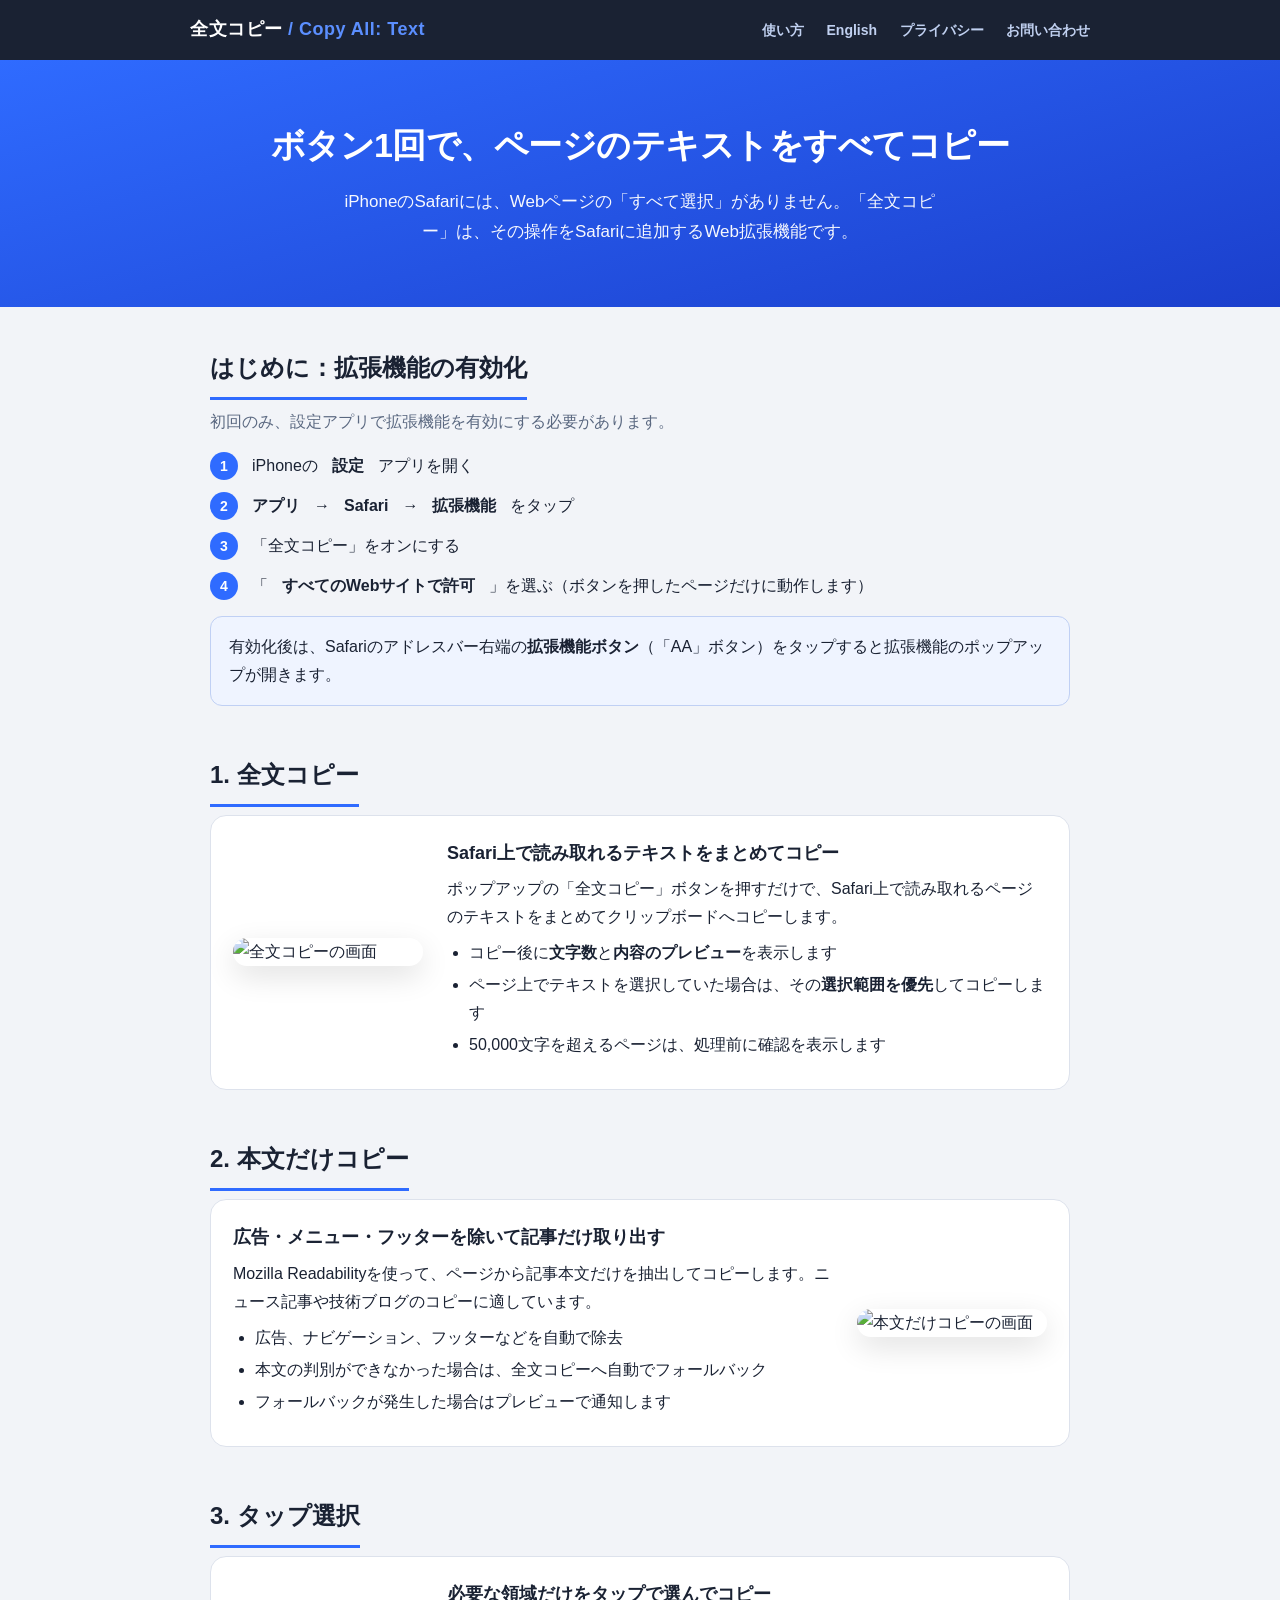
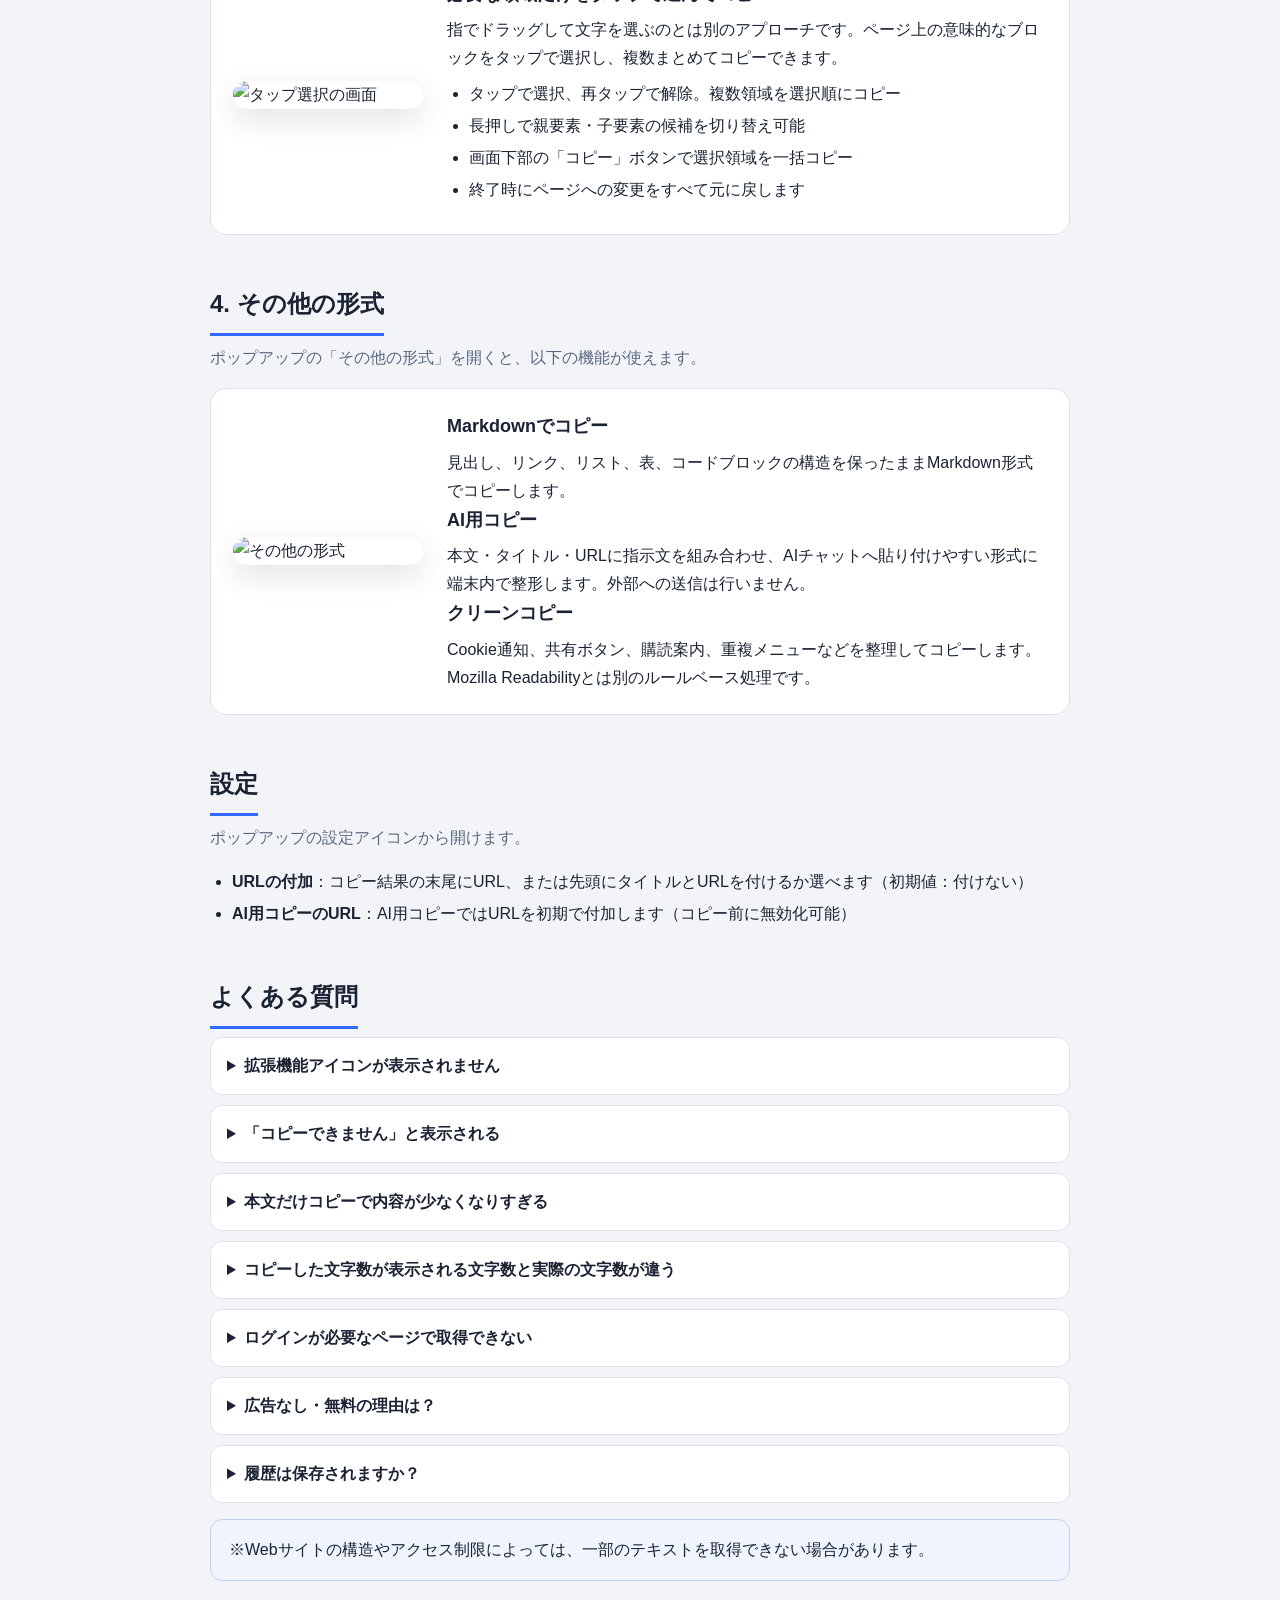
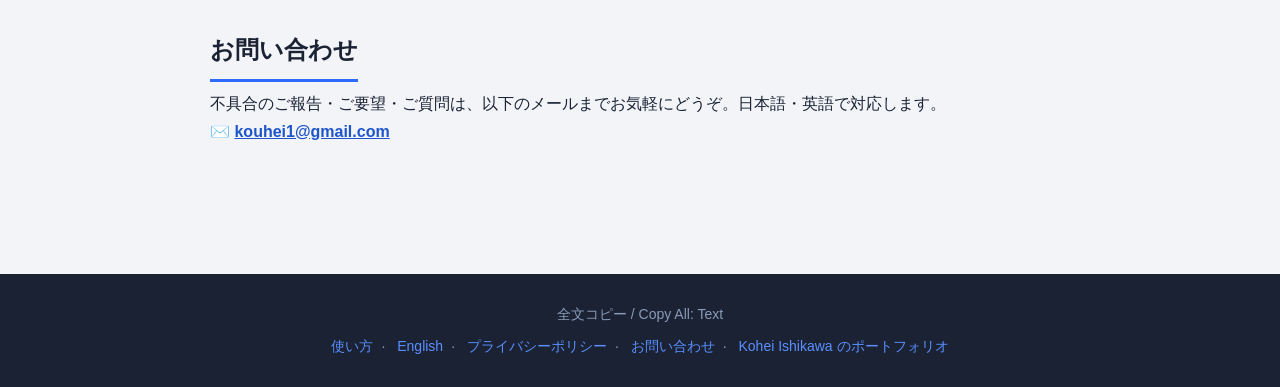
==== index.html @ e87bfa58 "feat: initial support site for Copy All: Text Japanese and English support pages, privacy policy. St" ====
<!DOCTYPE html>
<html lang="ja">
<head>
<meta charset="UTF-8">
<meta name="viewport" content="width=device-width, initial-scale=1.0">
<title>全文コピー — 使い方・サポート</title>
<meta name="description" content="SafariのWeb拡張機能「全文コピー」の使い方とサポート。iPhoneのSafariには「すべて選択」がありません。このアプリが、その操作を追加します。">
<link rel="stylesheet" href="style.css">
</head>
<body>

<header class="site-header">
  <div class="inner">
    <a class="brand" href="index.html">全文コピー<span> / Copy All: Text</span></a>
    <nav class="nav">
      <a href="index.html">使い方</a>
      <a href="en.html">English</a>
      <a href="privacy.html">プライバシー</a>
      <a href="#contact">お問い合わせ</a>
    </nav>
  </div>
</header>

<div class="hero">
  <h1>ボタン1回で、ページのテキストをすべてコピー</h1>
  <p>iPhoneのSafariには、Webページの「すべて選択」がありません。「全文コピー」は、その操作をSafariに追加するWeb拡張機能です。</p>
</div>

<main>

  <section>
    <h2>はじめに：拡張機能の有効化</h2>
    <p class="lead">初回のみ、設定アプリで拡張機能を有効にする必要があります。</p>
    <ol class="steps">
      <li>iPhoneの<strong>設定</strong>アプリを開く</li>
      <li><strong>アプリ</strong> → <strong>Safari</strong> → <strong>拡張機能</strong> をタップ</li>
      <li>「全文コピー」をオンにする</li>
      <li>「<strong>すべてのWebサイトで許可</strong>」を選ぶ（ボタンを押したページだけに動作します）</li>
    </ol>
    <div class="callout">有効化後は、Safariのアドレスバー右端の<strong>拡張機能ボタン</strong>（「AA」ボタン）をタップすると拡張機能のポップアップが開きます。</div>
  </section>

  <section id="copy-all">
    <h2>1. 全文コピー</h2>
    <div class="feature">
      <div class="shot"><img src="img/ja-1.png" alt="全文コピーの画面"></div>
      <div class="body">
        <h3>Safari上で読み取れるテキストをまとめてコピー</h3>
        <p>ポップアップの「全文コピー」ボタンを押すだけで、Safari上で読み取れるページのテキストをまとめてクリップボードへコピーします。</p>
        <ul>
          <li>コピー後に<strong>文字数</strong>と<strong>内容のプレビュー</strong>を表示します</li>
          <li>ページ上でテキストを選択していた場合は、その<strong>選択範囲を優先</strong>してコピーします</li>
          <li>50,000文字を超えるページは、処理前に確認を表示します</li>
        </ul>
      </div>
    </div>
  </section>

  <section id="copy-article">
    <h2>2. 本文だけコピー</h2>
    <div class="feature reverse">
      <div class="shot"><img src="img/ja-2.png" alt="本文だけコピーの画面"></div>
      <div class="body">
        <h3>広告・メニュー・フッターを除いて記事だけ取り出す</h3>
        <p>Mozilla Readabilityを使って、ページから記事本文だけを抽出してコピーします。ニュース記事や技術ブログのコピーに適しています。</p>
        <ul>
          <li>広告、ナビゲーション、フッターなどを自動で除去</li>
          <li>本文の判別ができなかった場合は、全文コピーへ自動でフォールバック</li>
          <li>フォールバックが発生した場合はプレビューで通知します</li>
        </ul>
      </div>
    </div>
  </section>

  <section id="tap-select">
    <h2>3. タップ選択</h2>
    <div class="feature">
      <div class="shot"><img src="img/ja-3.png" alt="タップ選択の画面"></div>
      <div class="body">
        <h3>必要な領域だけをタップで選んでコピー</h3>
        <p>指でドラッグして文字を選ぶのとは別のアプローチです。ページ上の意味的なブロックをタップで選択し、複数まとめてコピーできます。</p>
        <ul>
          <li>タップで選択、再タップで解除。複数領域を選択順にコピー</li>
          <li>長押しで親要素・子要素の候補を切り替え可能</li>
          <li>画面下部の「コピー」ボタンで選択領域を一括コピー</li>
          <li>終了時にページへの変更をすべて元に戻します</li>
        </ul>
      </div>
    </div>
  </section>

  <section id="other-formats">
    <h2>4. その他の形式</h2>
    <p class="lead">ポップアップの「その他の形式」を開くと、以下の機能が使えます。</p>
    <div class="feature">
      <div class="shot"><img src="img/ja-4.png" alt="その他の形式"></div>
      <div class="body">
        <h3>Markdownでコピー</h3>
        <p>見出し、リンク、リスト、表、コードブロックの構造を保ったままMarkdown形式でコピーします。</p>
        <h3>AI用コピー</h3>
        <p>本文・タイトル・URLに指示文を組み合わせ、AIチャットへ貼り付けやすい形式に端末内で整形します。外部への送信は行いません。</p>
        <h3>クリーンコピー</h3>
        <p>Cookie通知、共有ボタン、購読案内、重複メニューなどを整理してコピーします。Mozilla Readabilityとは別のルールベース処理です。</p>
      </div>
    </div>
  </section>

  <section id="settings">
    <h2>設定</h2>
    <p class="lead">ポップアップの設定アイコンから開けます。</p>
    <ul>
      <li><strong>URLの付加</strong>：コピー結果の末尾にURL、または先頭にタイトルとURLを付けるか選べます（初期値：付けない）</li>
      <li><strong>AI用コピーのURL</strong>：AI用コピーではURLを初期で付加します（コピー前に無効化可能）</li>
    </ul>
  </section>

  <section id="faq">
    <h2>よくある質問</h2>
    <div class="faq">
      <details><summary>拡張機能アイコンが表示されません</summary>
        <p>設定アプリ → アプリ → Safari → 拡張機能 で「全文コピー」がオンになっているか確認してください。有効にするとアドレスバー右端の「&#xAA;」アイコン内に表示されます。</p></details>
      <details><summary>「コピーできません」と表示される</summary>
        <p>SafariのスタートページやApp Storeページなどの内部ページ、PDFビューアではご利用いただけません。また、ページの読み込みが完了していない場合も失敗することがあります。</p></details>
      <details><summary>本文だけコピーで内容が少なくなりすぎる</summary>
        <p>本文の判別には限界があります。記事以外のページ（ECサイト、ポータルなど）では「全文コピー」または「タップ選択」をお使いください。</p></details>
      <details><summary>コピーした文字数が表示される文字数と実際の文字数が違う</summary>
        <p>表示される文字数は、空白や改行の正規化後の文字数です。コピー後のアプリによっては改行の扱いが異なる場合があります。</p></details>
      <details><summary>ログインが必要なページで取得できない</summary>
        <p>ログイン後に遅延読み込みされるコンテンツや、Shadow DOMを使ったページの一部は取得できない場合があります。取得できた範囲でコピーし、不足する部分はプレビューから確認してください。</p></details>
      <details><summary>広告なし・無料の理由は？</summary>
        <p>日常のコピー操作を簡単にする小さなユーティリティーとして提供しています。広告、解析、アカウント登録、外部通信はありません。将来にわたって無料を維持する方針です。</p></details>
      <details><summary>履歴は保存されますか？</summary>
        <p>保存しません。コピーした内容はクリップボードに書き込まれるだけです。設定値（URLの付加など）のみ端末内に保存します。</p></details>
    </div>
    <div class="callout" style="margin-top:16px">※Webサイトの構造やアクセス制限によっては、一部のテキストを取得できない場合があります。</div>
  </section>

  <section id="contact" class="contact">
    <h2>お問い合わせ</h2>
    <p>不具合のご報告・ご要望・ご質問は、以下のメールまでお気軽にどうぞ。日本語・英語で対応します。</p>
    <p>✉️ <a href="mailto:kouhei1@gmail.com">kouhei1@gmail.com</a></p>
  </section>

</main>

<footer>
  <div>全文コピー / Copy All: Text</div>
  <div style="margin-top:8px">
    <a href="index.html">使い方</a>·
    <a href="en.html">English</a>·
    <a href="privacy.html">プライバシーポリシー</a>·
    <a href="mailto:kouhei1@gmail.com">お問い合わせ</a>·
    <a href="https://isitest1.github.io/portfolio-hub/ja">Kohei Ishikawa のポートフォリオ</a>
  </div>
</footer>

</body>
</html>
---- style.css ----
/* Copy All: Text — support & privacy site */
:root {
    --navy: #1a2233;
    --blue: #2F6BFF;
    --blue-light: #5b8fff;
    --bg: #F2F4F8;
    --surface: #ffffff;
    --text: #1a2233;
    --muted: #5a6880;
    --border: #dde2ec;
    --radius: 16px;
}
* { box-sizing: border-box; margin: 0; padding: 0; }
html { scroll-behavior: smooth; }
body {
    font-family: -apple-system, BlinkMacSystemFont, "Hiragino Sans",
                 "Hiragino Kaku Gothic ProN", "Yu Gothic", "Noto Sans JP", sans-serif;
    color: var(--text);
    background: var(--bg);
    line-height: 1.75;
    -webkit-font-smoothing: antialiased;
}
a { color: #1f55cc; }
img { max-width: 100%; display: block; }

/* Header */
.site-header {
    background: var(--navy);
    color: #fff;
    padding: 14px 20px;
    position: sticky; top: 0; z-index: 10;
}
.site-header .inner {
    max-width: 900px; margin: 0 auto;
    display: flex; align-items: center; justify-content: space-between; gap: 16px;
    flex-wrap: wrap;
}
.brand { font-weight: 800; font-size: 18px; letter-spacing: .5px; color: #fff; text-decoration: none; }
.brand span { color: var(--blue-light); }
.nav a { color: #c0d0f0; text-decoration: none; margin-left: 18px; font-size: 14px; font-weight: 600; }
.nav a:hover { color: #fff; }

/* Hero */
.hero {
    background: linear-gradient(165deg, #2F6BFF, #1B3FCC);
    color: #fff;
    text-align: center;
    padding: 56px 20px 60px;
}
.hero h1 { font-size: 34px; font-weight: 800; letter-spacing: -.5px; margin-bottom: 12px; }
.hero p { font-size: 17px; max-width: 620px; margin: 0 auto; opacity: .96; }

/* Layout */
main { max-width: 900px; margin: 0 auto; padding: 40px 20px 80px; }
section { margin-bottom: 48px; }
h2 {
    font-size: 24px; font-weight: 800; margin-bottom: 8px;
    padding-bottom: 8px; border-bottom: 3px solid var(--blue); display: inline-block;
}
h3 { font-size: 18px; font-weight: 700; margin: 22px 0 6px; color: var(--navy); }
p.lead { color: var(--muted); margin-bottom: 16px; }
ul { margin: 8px 0 8px 22px; }
li { margin: 4px 0; }

/* Step list */
.steps { counter-reset: step; list-style: none; margin: 0 0 16px; padding: 0; }
.steps li {
    counter-increment: step;
    display: flex; gap: 14px; align-items: flex-start;
    margin-bottom: 12px;
}
.steps li::before {
    content: counter(step);
    flex: 0 0 28px; height: 28px; line-height: 28px;
    text-align: center; font-weight: 800; font-size: 14px;
    background: var(--blue); color: #fff; border-radius: 50%;
}

/* Feature cards */
.feature {
    display: flex; gap: 24px; align-items: center;
    background: var(--surface); border: 1px solid var(--border);
    border-radius: var(--radius); padding: 22px; margin-bottom: 20px;
}
.feature .shot { flex: 0 0 190px; }
.feature .shot img { border-radius: 22px; box-shadow: 0 10px 30px rgba(0,0,0,.12); }
.feature .body { flex: 1; min-width: 0; }
.feature h3 { margin-top: 0; }
.feature.reverse { flex-direction: row-reverse; }
@media (max-width: 640px) {
    .feature, .feature.reverse { flex-direction: column; text-align: left; }
    .feature .shot { flex: 0 0 auto; max-width: 220px; margin: 0 auto; }
}

/* FAQ */
.faq details {
    background: var(--surface); border: 1px solid var(--border);
    border-radius: 12px; padding: 4px 16px; margin-bottom: 10px;
}
.faq summary { font-weight: 700; cursor: pointer; padding: 10px 0; }
.faq details p { padding: 0 0 12px; color: #47535d; }

/* Callout */
.callout {
    background: #eff4ff; border: 1px solid #c0d0f4; border-radius: 12px;
    padding: 16px 18px; margin: 16px 0;
}
.contact a { font-weight: 700; }

/* Privacy */
.block { background: var(--surface); border: 1px solid var(--border); border-radius: 12px; padding: 18px 20px; margin-bottom: 16px; }
.block h3 { margin-top: 0; }
.updated { color: var(--muted); font-size: 14px; }

/* Footer */
footer {
    background: var(--navy); color: #8a9bb8; text-align: center;
    padding: 28px 20px; font-size: 14px;
}
footer a { color: var(--blue-light); text-decoration: none; margin: 0 8px; }
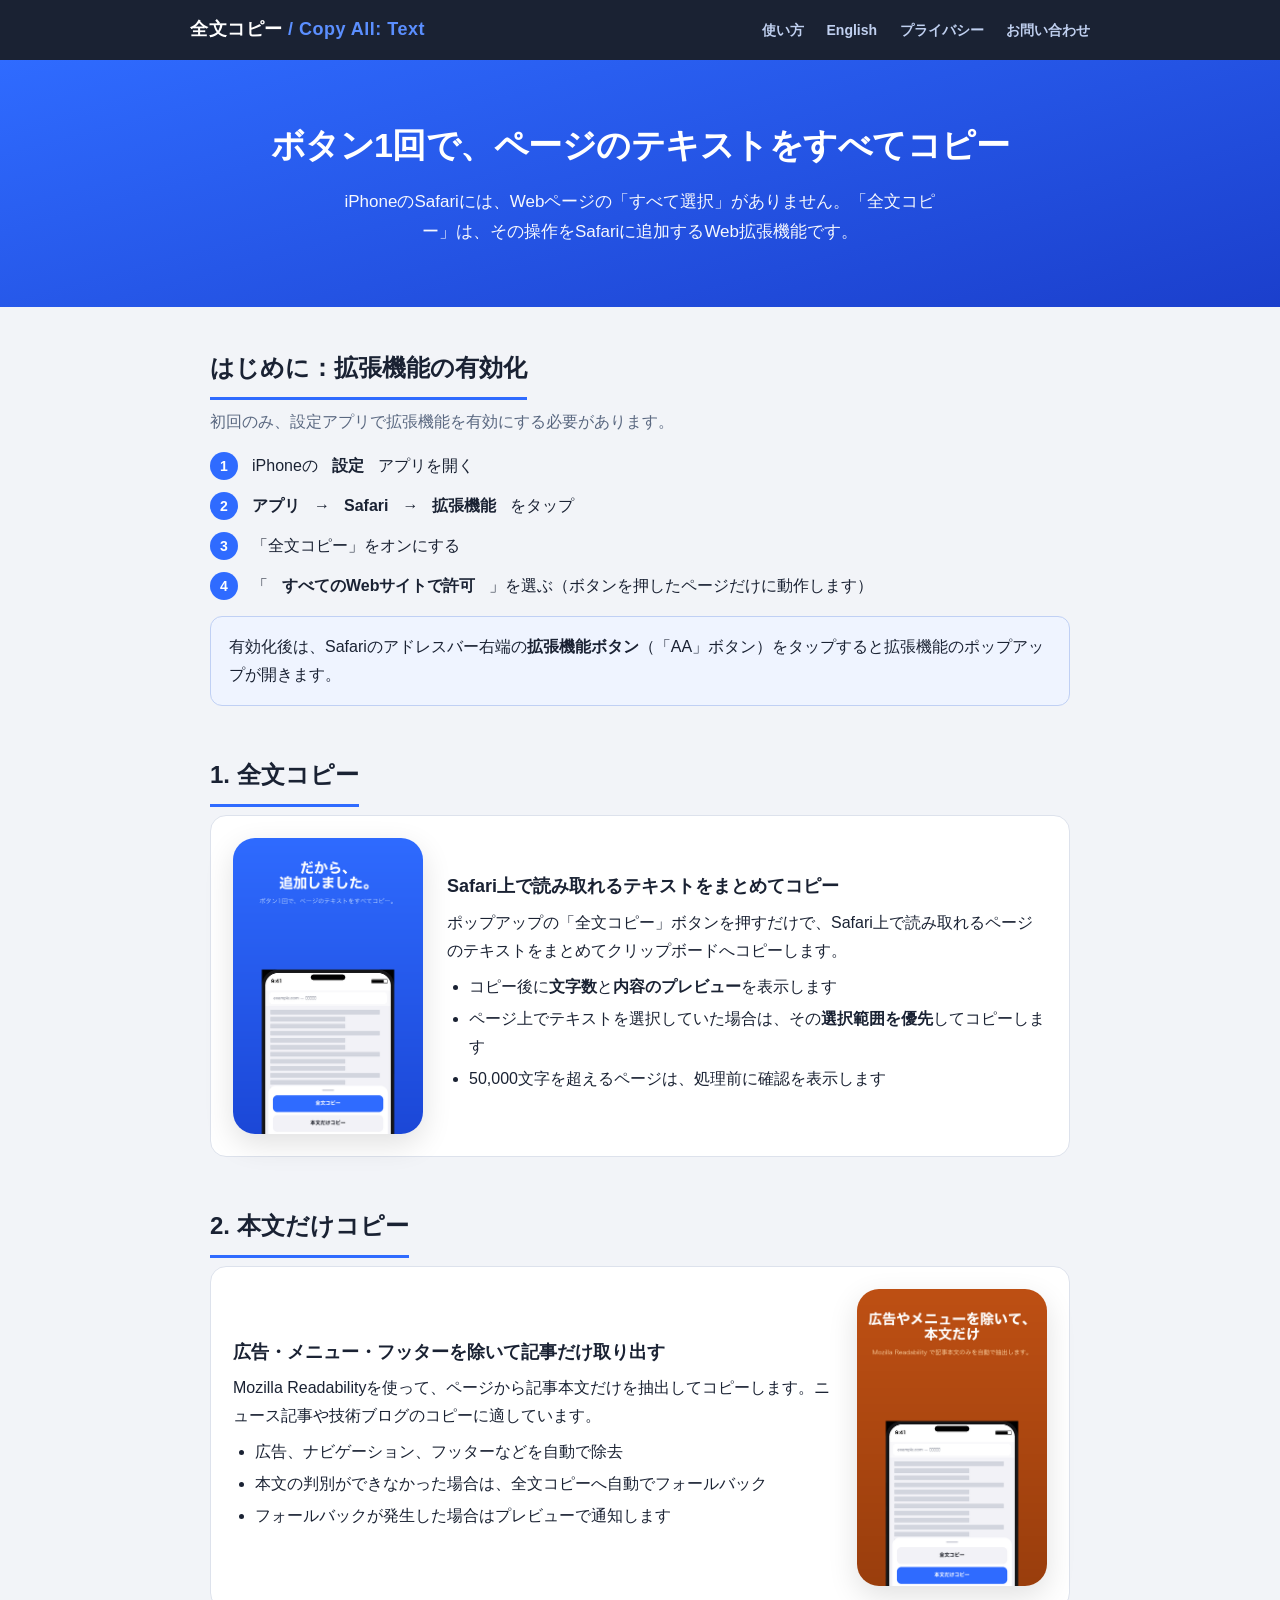
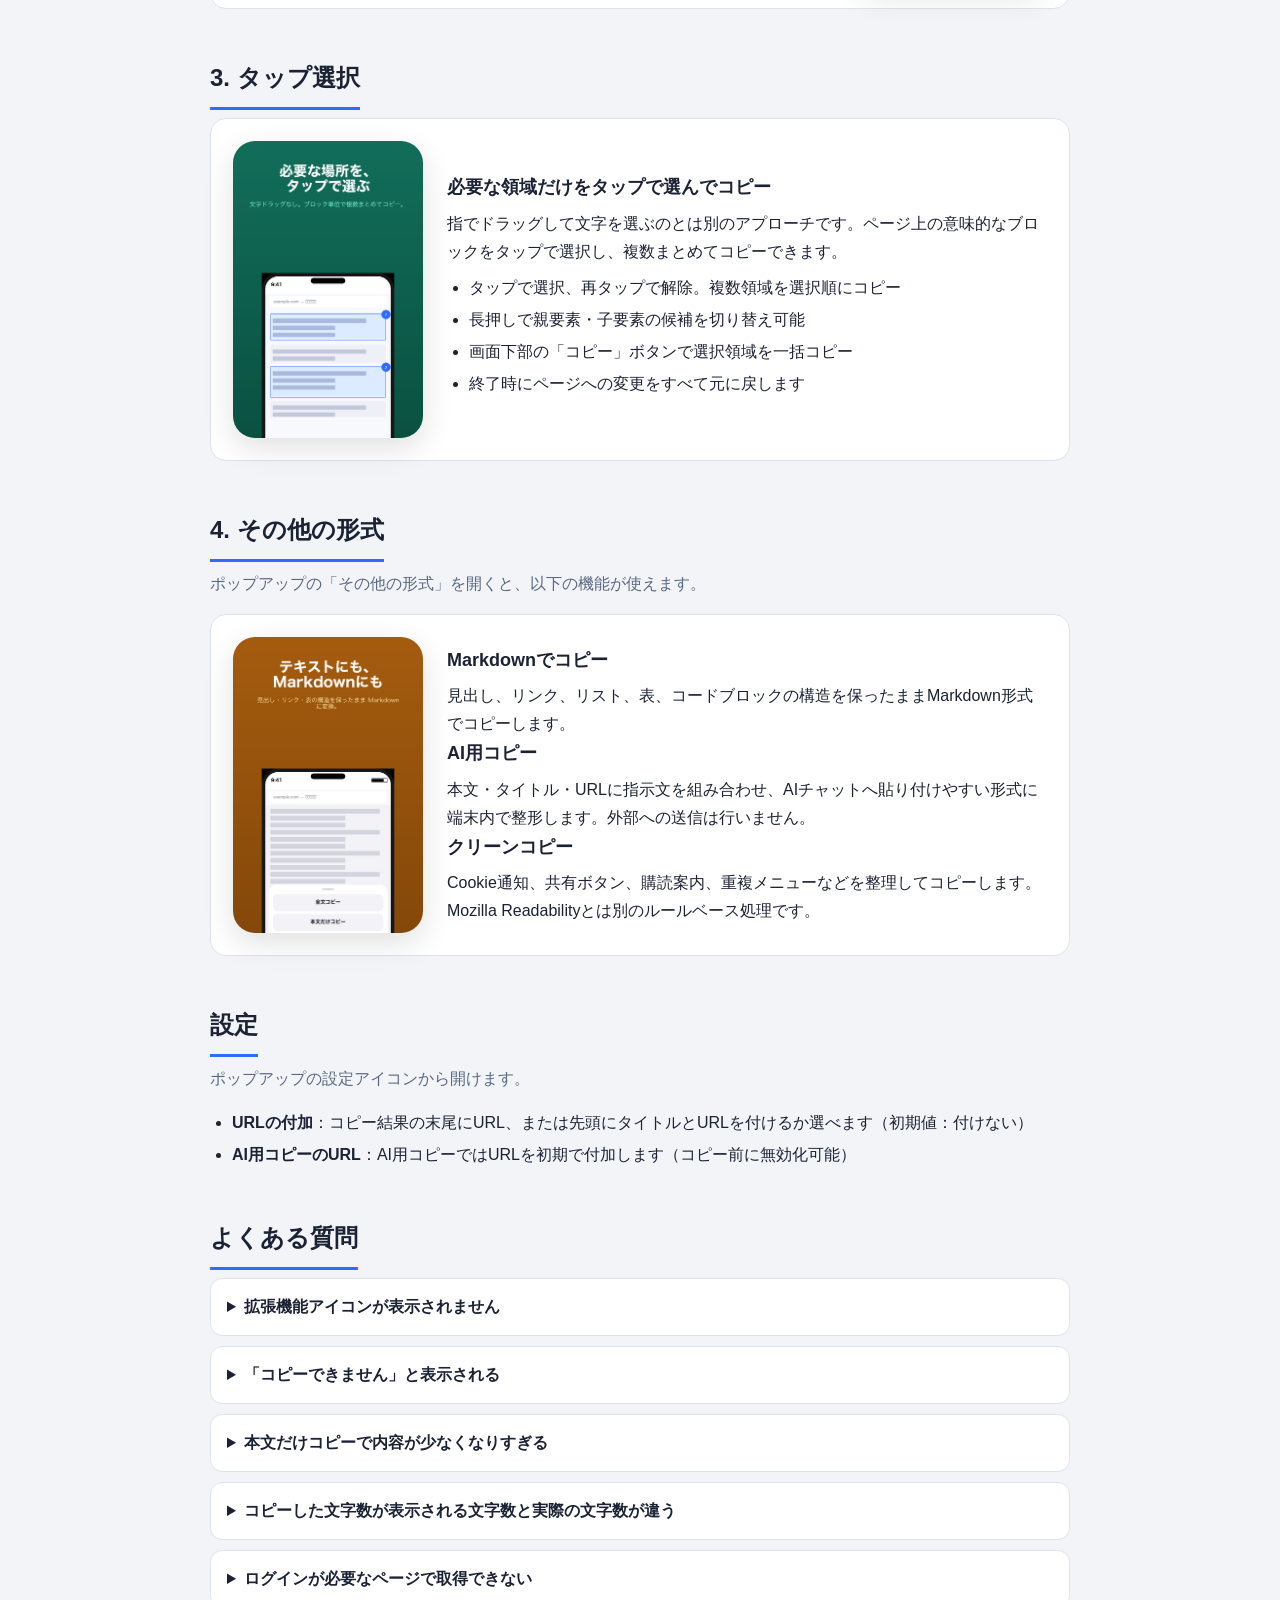
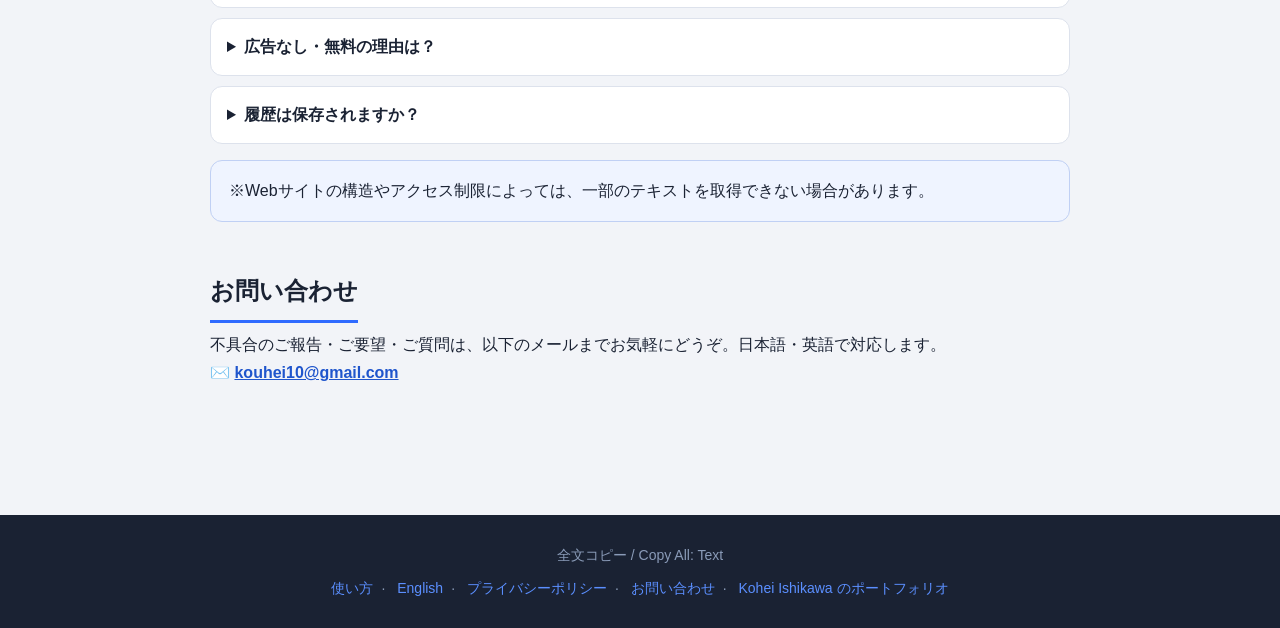
==== commit 520a9006: "fix: update contact email to kouhei10@gmail.com and add screenshot images" ====
--- a/index.html
+++ b/index.html
@@ -138,7 +138,7 @@
   <section id="contact" class="contact">
     <h2>お問い合わせ</h2>
     <p>不具合のご報告・ご要望・ご質問は、以下のメールまでお気軽にどうぞ。日本語・英語で対応します。</p>
-    <p>✉️ <a href="mailto:kouhei1@gmail.com">kouhei1@gmail.com</a></p>
+    <p>✉️ <a href="mailto:kouhei10@gmail.com">kouhei10@gmail.com</a></p>
   </section>
 
 </main>
@@ -149,7 +149,7 @@
     <a href="index.html">使い方</a>·
     <a href="en.html">English</a>·
     <a href="privacy.html">プライバシーポリシー</a>·
-    <a href="mailto:kouhei1@gmail.com">お問い合わせ</a>·
+    <a href="mailto:kouhei10@gmail.com">お問い合わせ</a>·
     <a href="https://isitest1.github.io/portfolio-hub/ja">Kohei Ishikawa のポートフォリオ</a>
   </div>
 </footer>
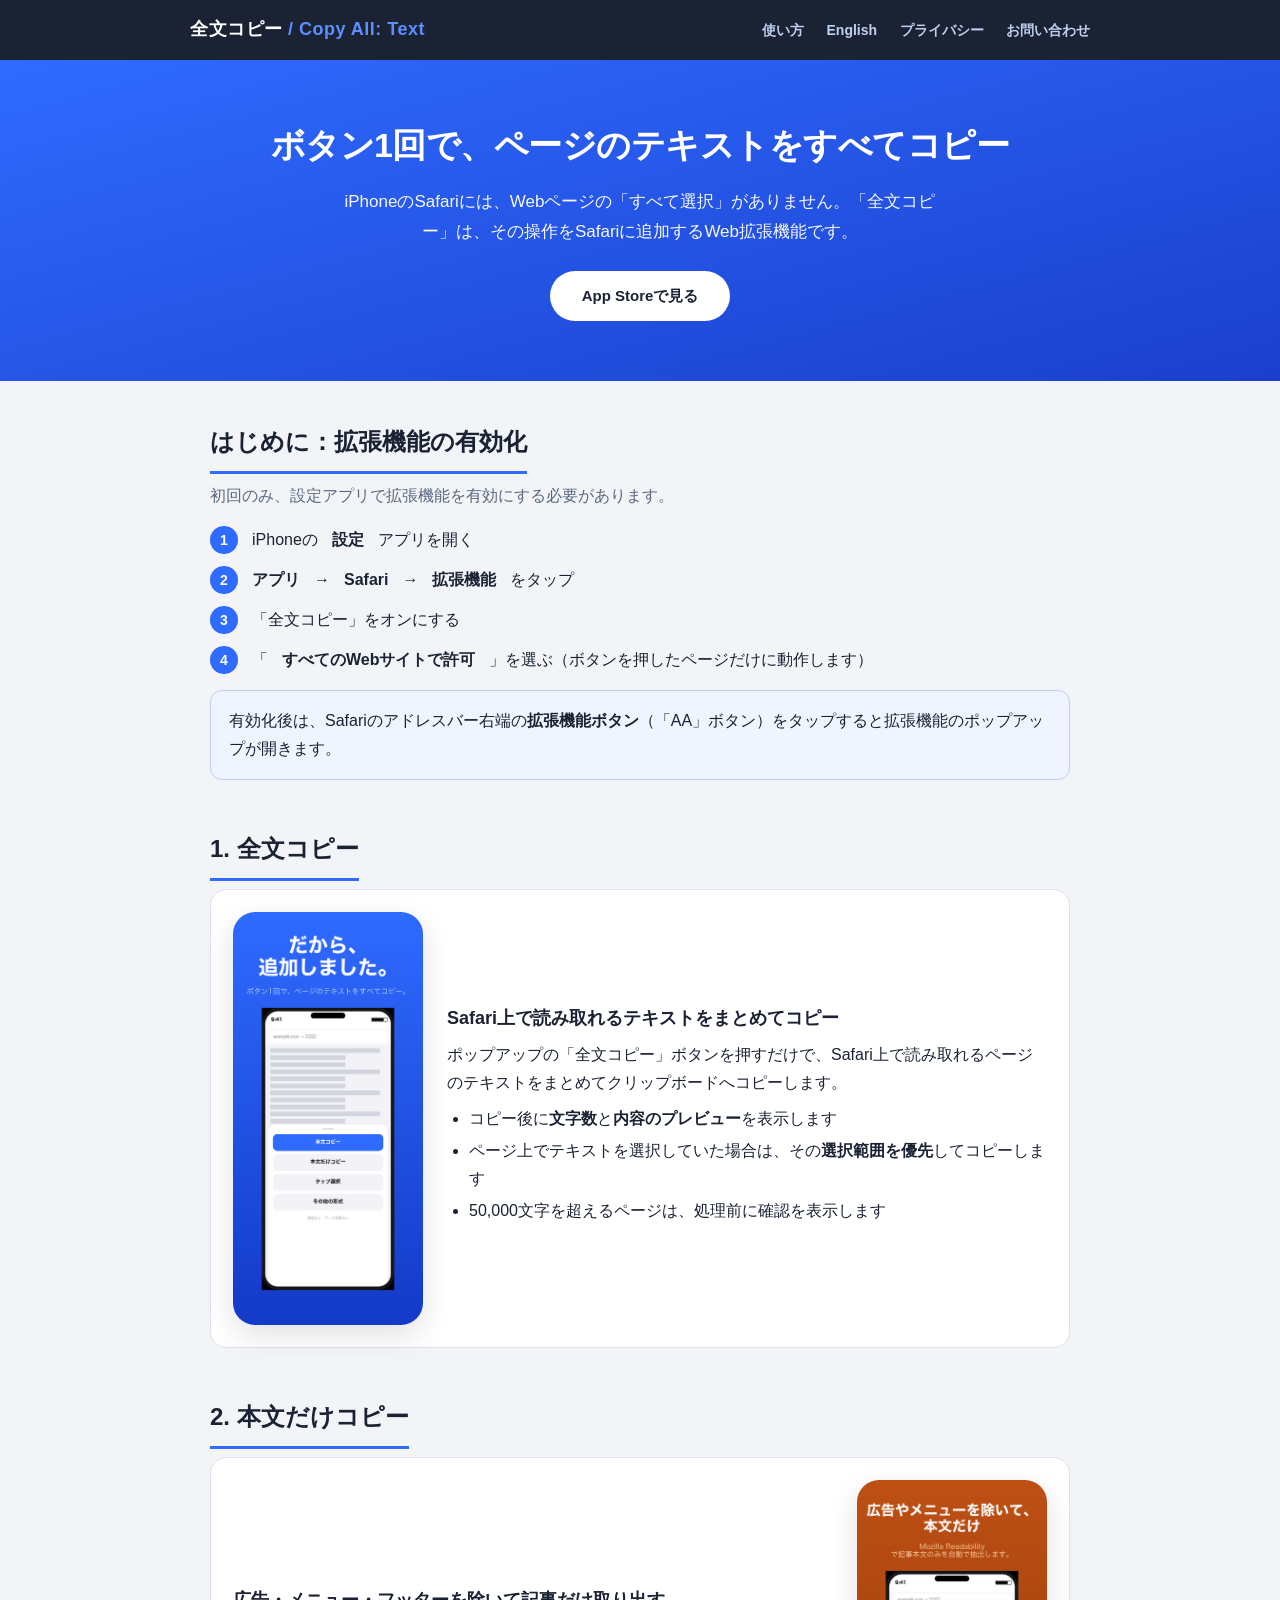
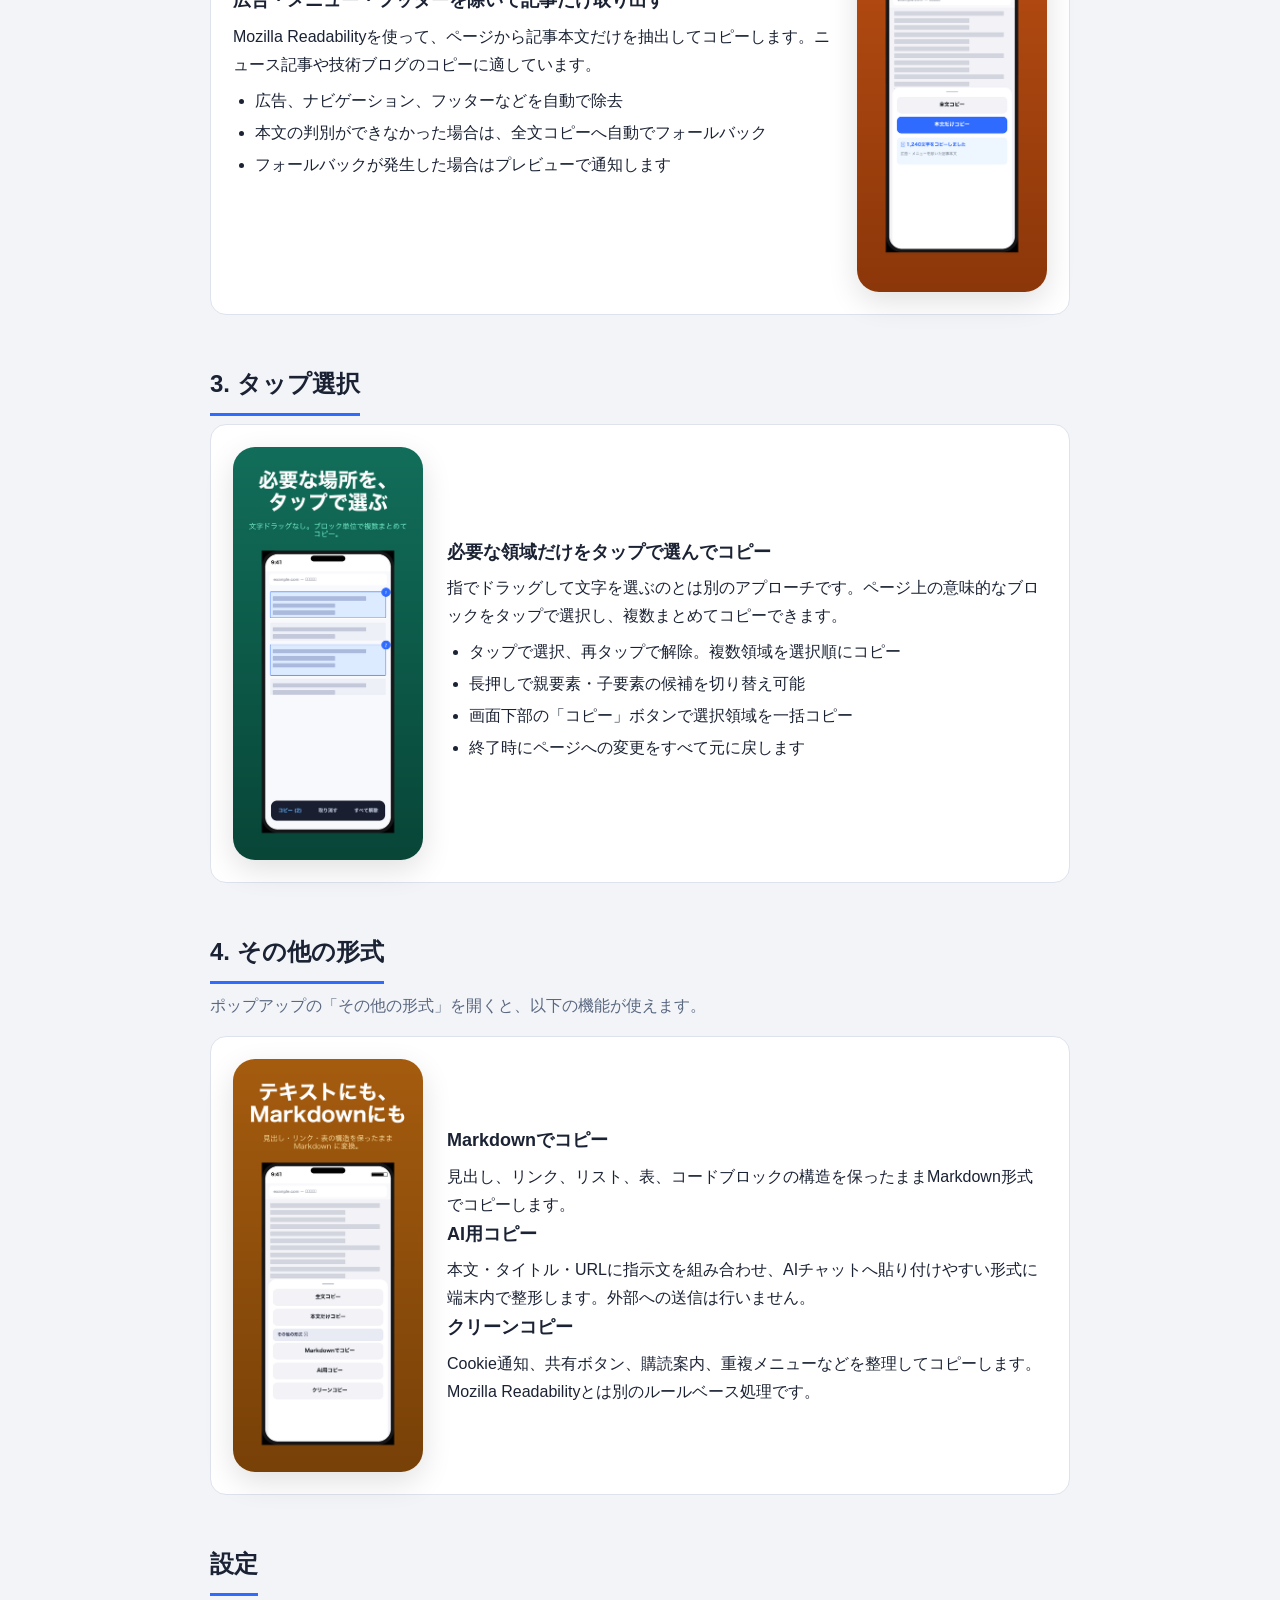
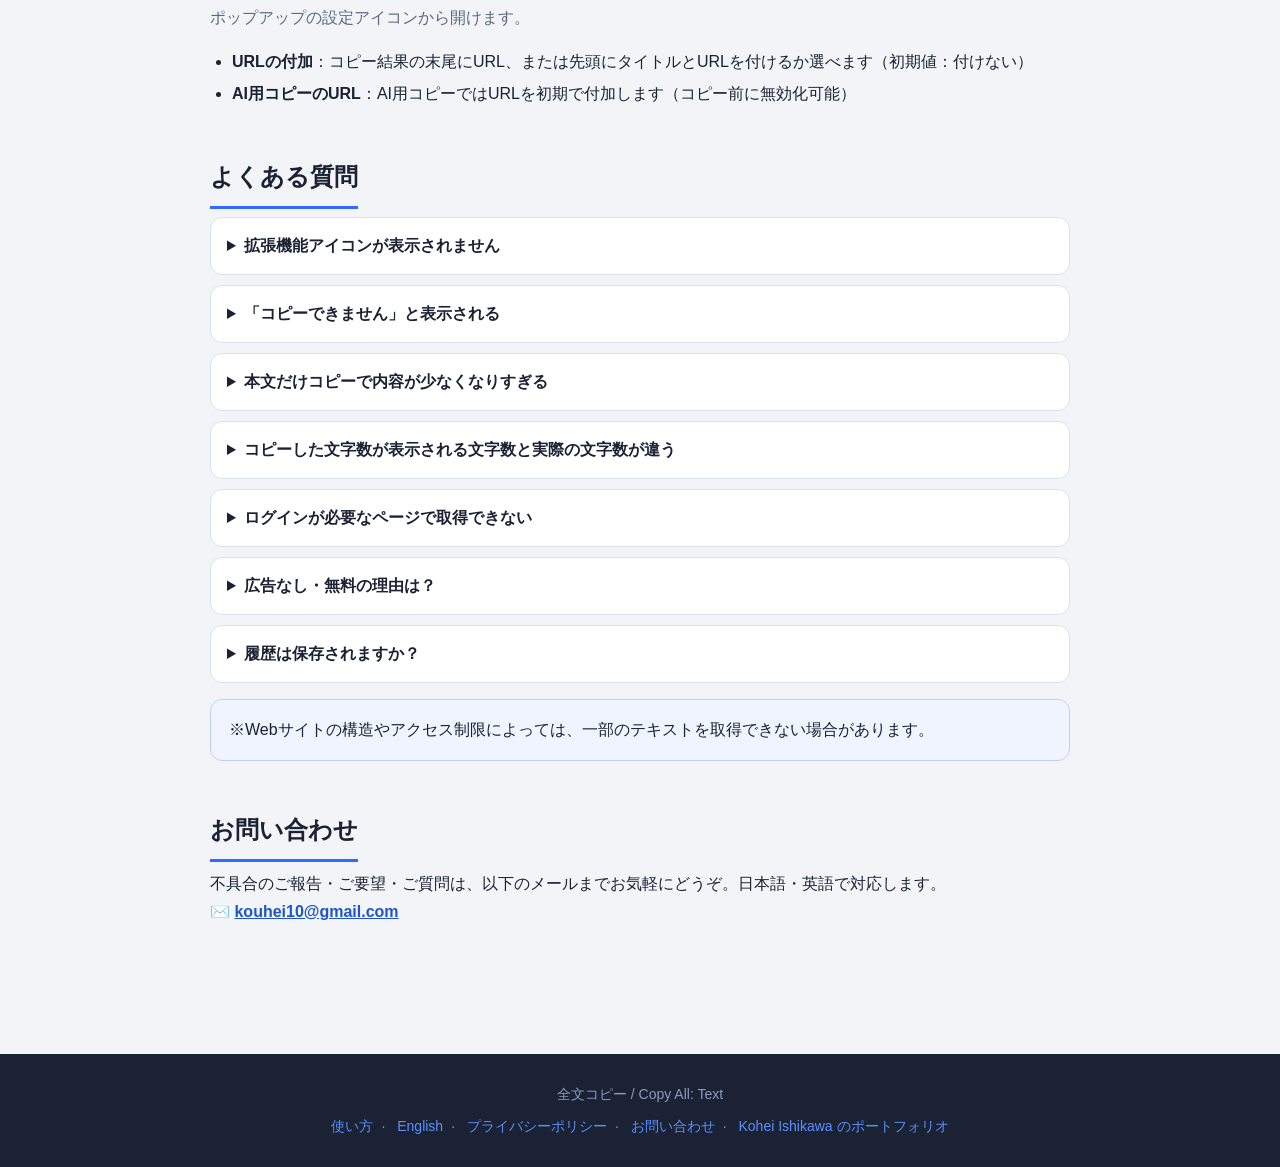
==== commit 3565bdab: "Add App Store link to hero" ====
--- a/index.html
+++ b/index.html
@@ -24,6 +24,7 @@
 <div class="hero">
   <h1>ボタン1回で、ページのテキストをすべてコピー</h1>
   <p>iPhoneのSafariには、Webページの「すべて選択」がありません。「全文コピー」は、その操作をSafariに追加するWeb拡張機能です。</p>
+  <a class="btn-store" href="https://apps.apple.com/jp/app/id6805767687">App Storeで見る</a>
 </div>
 
 <main>
--- a/style.css
+++ b/style.css
@@ -49,6 +49,19 @@
 }
 .hero h1 { font-size: 34px; font-weight: 800; letter-spacing: -.5px; margin-bottom: 12px; }
 .hero p { font-size: 17px; max-width: 620px; margin: 0 auto; opacity: .96; }
+.btn-store {
+    display: inline-block;
+    margin-top: 24px;
+    background: #fff;
+    color: var(--navy);
+    padding: 12px 32px;
+    border-radius: 999px;
+    text-decoration: none;
+    font-weight: 800;
+    font-size: 15px;
+    transition: opacity .15s;
+}
+.btn-store:hover { opacity: .85; }
 
 /* Layout */
 main { max-width: 900px; margin: 0 auto; padding: 40px 20px 80px; }
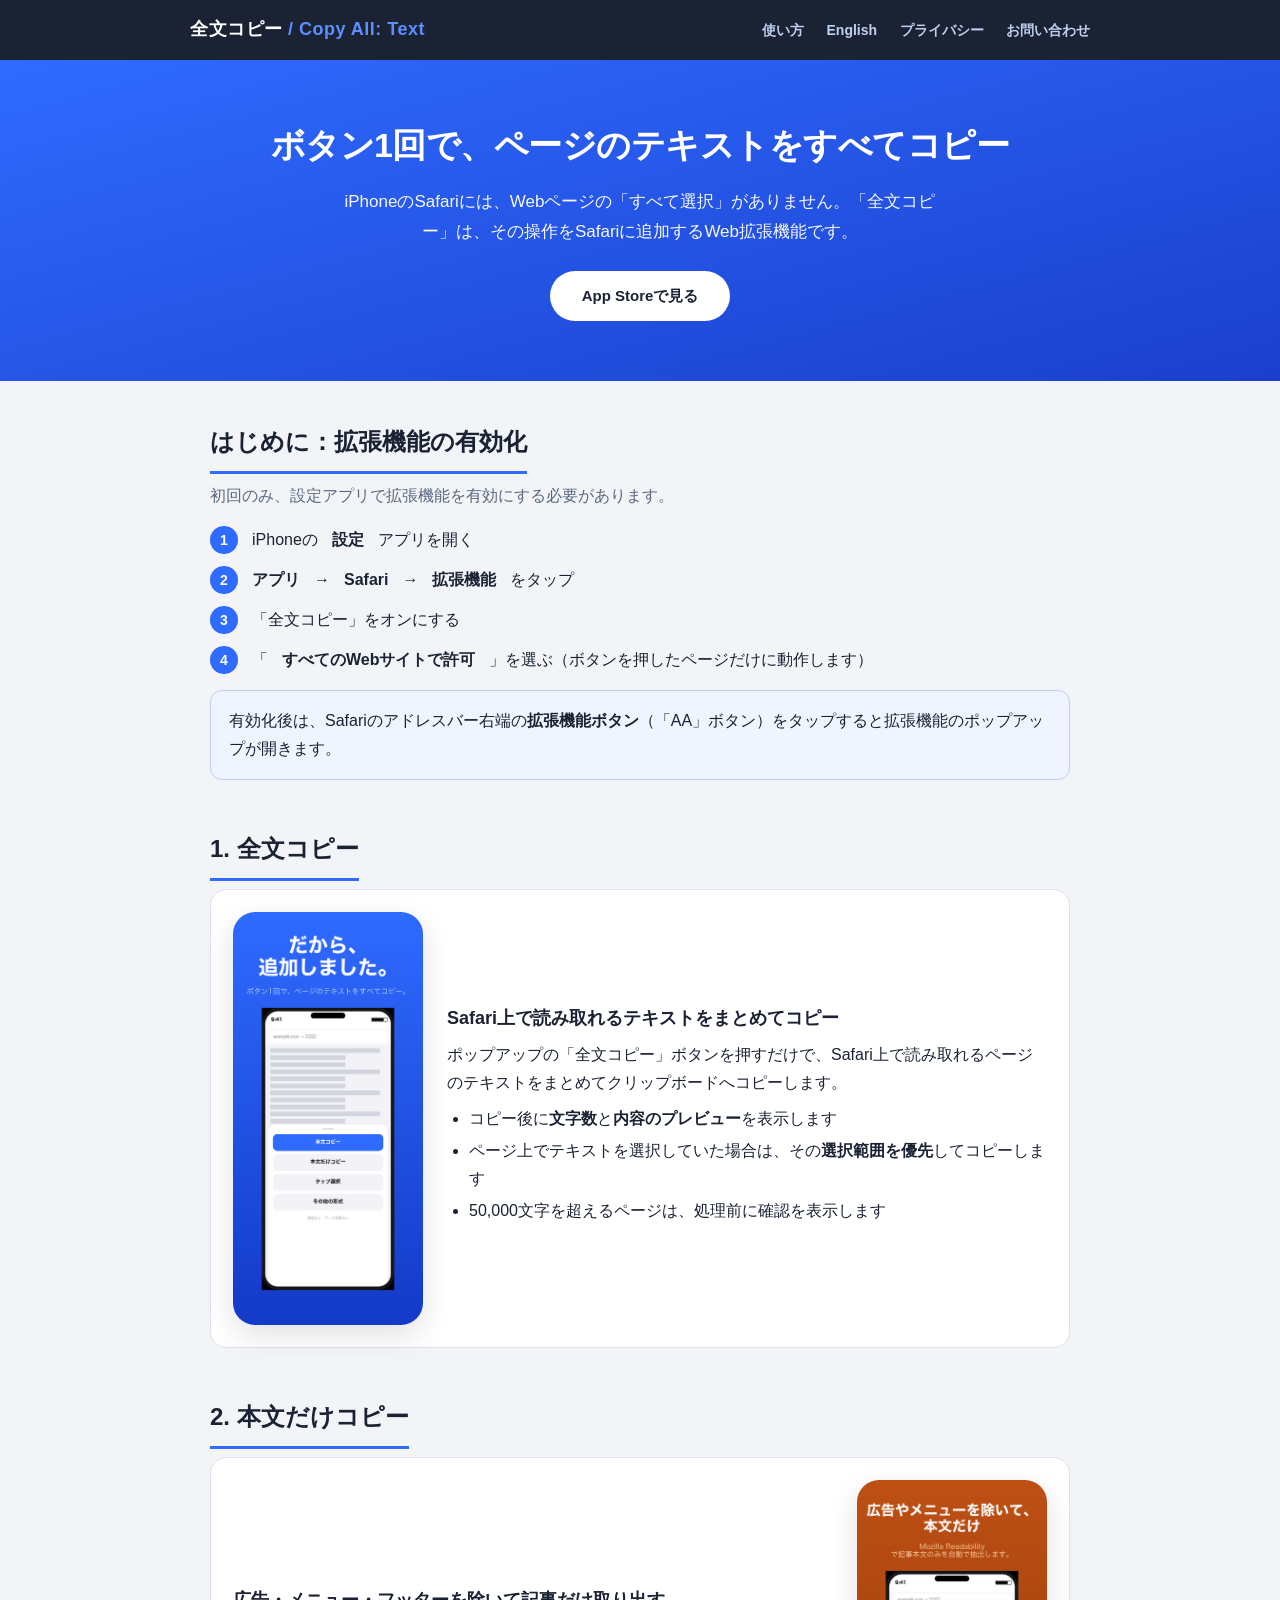
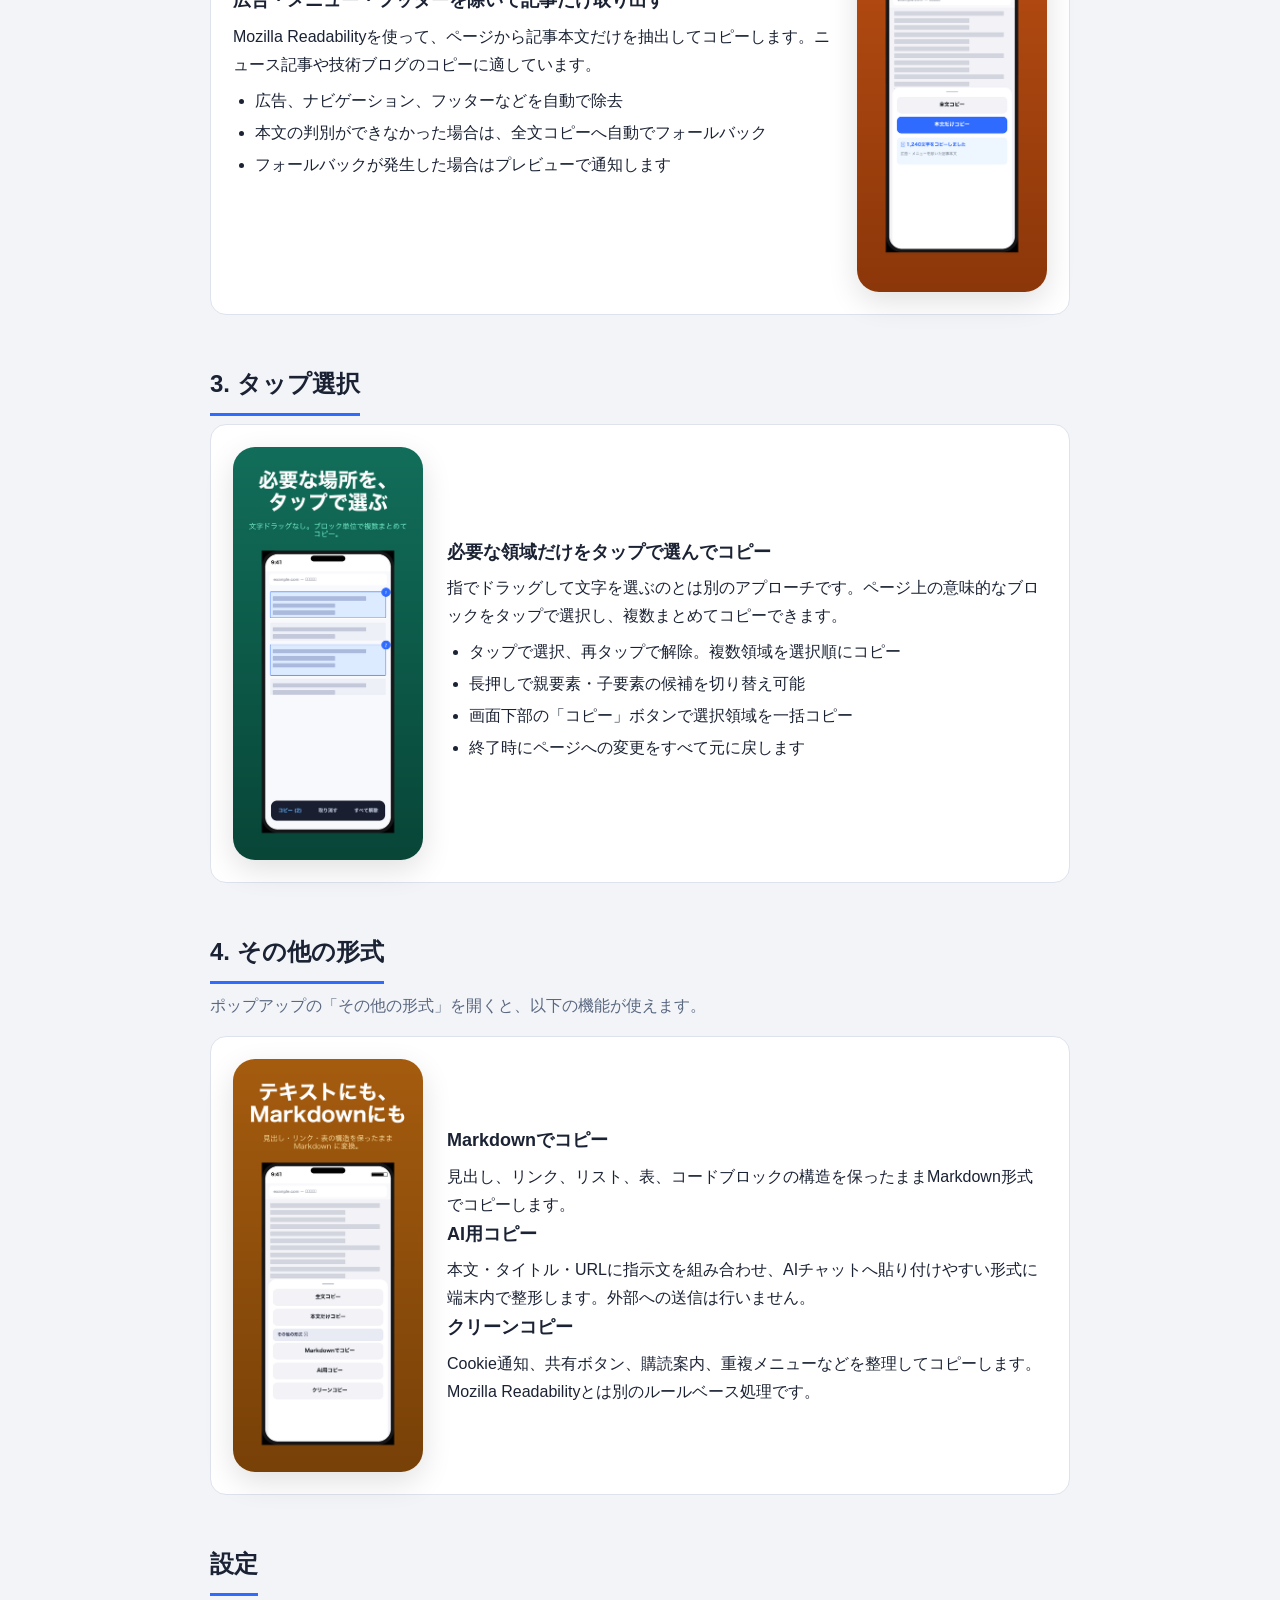
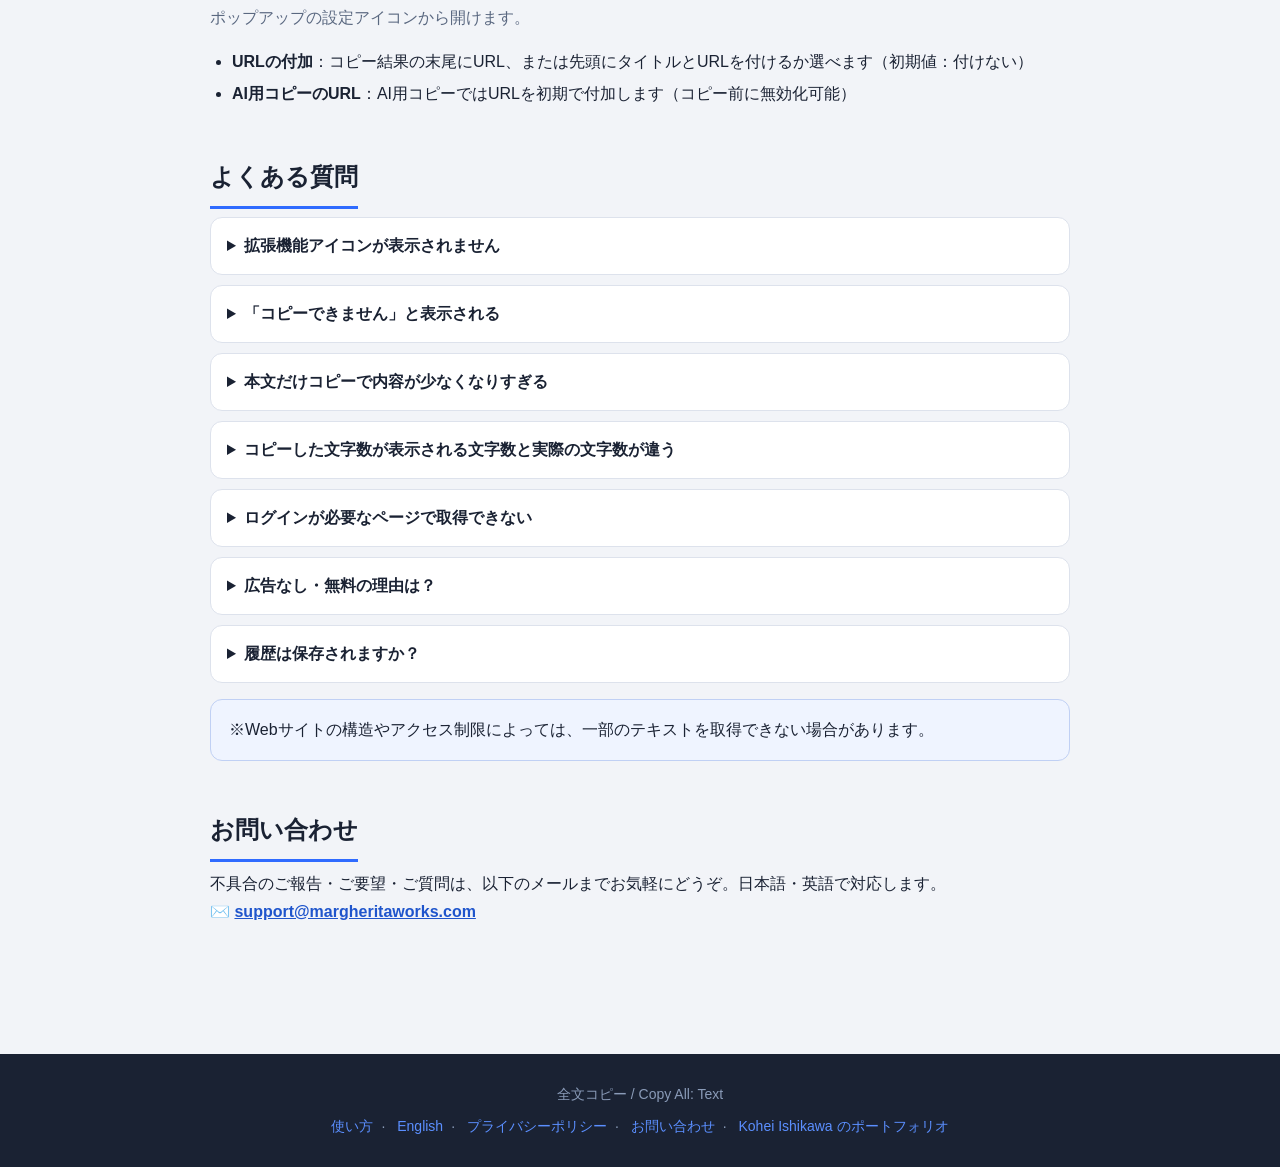
==== commit 492c0c4f: "Update contact email to support@margheritaworks.com" ====
--- a/index.html
+++ b/index.html
@@ -139,7 +139,7 @@
   <section id="contact" class="contact">
     <h2>お問い合わせ</h2>
     <p>不具合のご報告・ご要望・ご質問は、以下のメールまでお気軽にどうぞ。日本語・英語で対応します。</p>
-    <p>✉️ <a href="mailto:kouhei10@gmail.com">kouhei10@gmail.com</a></p>
+    <p>✉️ <a href="mailto:support@margheritaworks.com">support@margheritaworks.com</a></p>
   </section>
 
 </main>
@@ -150,7 +150,7 @@
     <a href="index.html">使い方</a>·
     <a href="en.html">English</a>·
     <a href="privacy.html">プライバシーポリシー</a>·
-    <a href="mailto:kouhei10@gmail.com">お問い合わせ</a>·
+    <a href="mailto:support@margheritaworks.com">お問い合わせ</a>·
     <a href="https://isitest1.github.io/portfolio-hub/ja">Kohei Ishikawa のポートフォリオ</a>
   </div>
 </footer>
